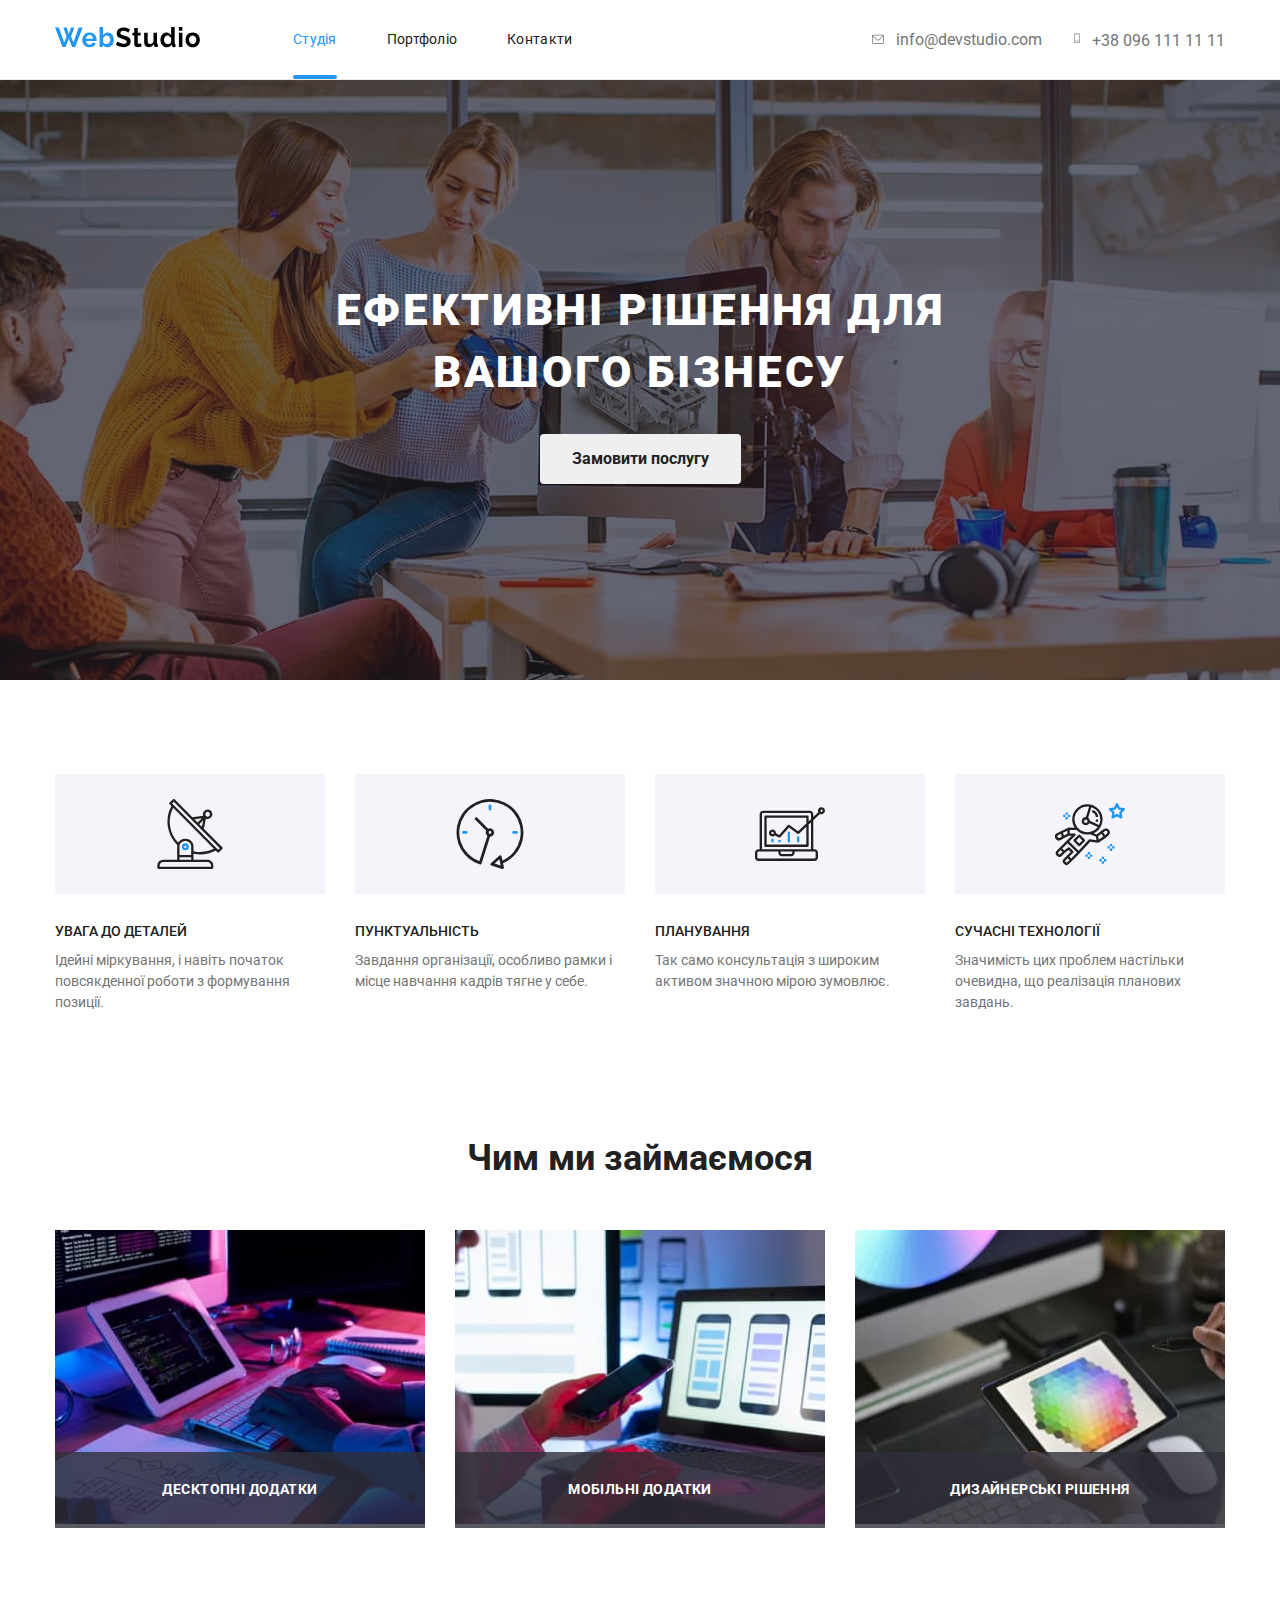
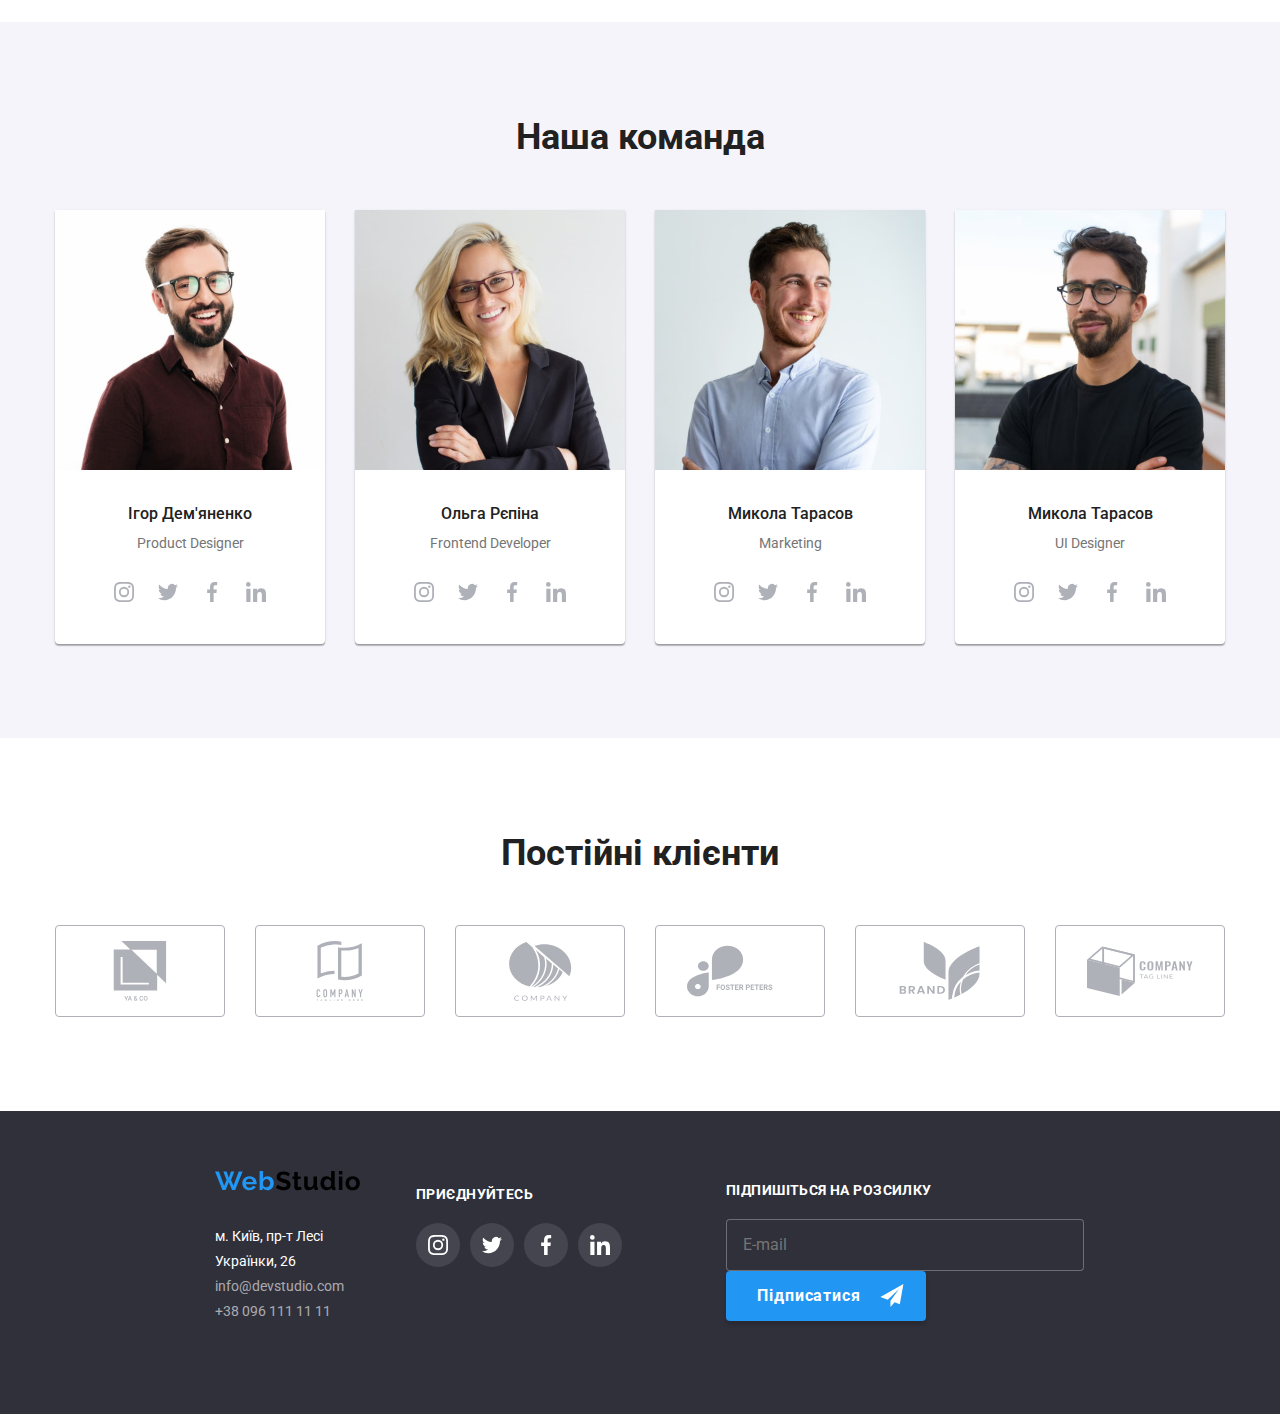
==== index.html @ 666fa54e "Initial commit" ====
<!DOCTYPE html>
<html lang="ua">
  <head>
    <meta charset="UTF-8" />
    <meta http-equiv="X-UA-Compatible" content="IE=edge" />
    <meta name="viewport" content="width=device-width, initial-scale=1.0" />
    <title>Студія</title>
    <link
      href="https://fonts.googleapis.com/css2?family=Raleway:ital,wght@0,700;1,700&family=Roboto:ital,wght@0,400;0,500;0,700;0,900;1,400;1,500;1,700;1,900&display=swap"
      rel="stylesheet"
    />
    <link
      rel="stylesheet"
      href="https://cdnjs.cloudflare.com/ajax/libs/modern-normalize/1.1.0/modern-normalize.min.css"
    />
    <link rel="stylesheet" href="./css/styles.css" />
  </head>

  <body>
    <!--шапка-->
    <header class="page-header">
      <div class="container">
        <nav class="main-nav">
          <a class="link-logo" href="/">
            <img src="./images/logo.svg" alt="логотип" width="145" />
          </a>
          <ul class="site-nav-list">
            <li><a class="link-nav current" href="./index.html">Студія</a></li>
            <li><a class="link-nav" href="./portfolio.html">Портфоліо</a></li>
            <li><a class="link-nav" href="#">Контакти</a></li>
          </ul>
          <ul class="items main-nav">
            <li class="items-li">
              <a
                class="link-nav link-nav-color"
                href="mailto:info@devstudio.com"
              >
                <svg class="icon mail" width="16" height="12">
                  <use href="./images/icons.svg#envelope"></use></svg
                >info@devstudio.com</a
              >
            </li>
            <li class="items-li">
              <a class="link-nav link-nav-color" href="tel:+380961111111">
                <svg class="icon phone" width="10" height="16">
                  <use href="./images/icons.svg#smartphone"></use></svg
                >+38 096 111 11 11</a
              >
            </li>
          </ul>
        </nav>
      </div>
    </header>
    <main>
      <!--герой-->
      <section class="hero-section overlay">
        <h1 class="hero-title">
          Ефективні рішення для <br />
          вашого бізнесу
        </h1>
        <button data-modal-open class="hero-pointer" type="button">
          Замовити послугу
        </button>
      </section>
      <!--переваги-->
      <section class="section">
        <div class="container">
          <ul class="benefits-items">
            <li class="list-item-icon">
              <div class="benefits-container">
                <svg width="70" height="70">
                  <use href="./images/icons.svg#antenna"></use>
                </svg>
              </div>
              <h3 class="title items-text">УВАГА ДО ДЕТАЛЕЙ</h3>
              <p class="text items-text">
                Ідейні міркування, і навіть початок повсякденної роботи з
                формування позиції.
              </p>
            </li>
            <li class="list-item-icon">
              <div class="benefits-container">
                <svg width="70" height="70">
                  <use href="./images/icons.svg#clock"></use>
                </svg>
              </div>
              <h3 class="title items-text">ПУНКТУАЛЬНІСТЬ</h3>
              <p class="text items-text">
                Завдання організації, особливо рамки і місце навчання кадрів
                тягне у себе.
              </p>
            </li>
            <li class="list-item-icon">
              <div class="benefits-container">
                <svg width="70" height="70">
                  <use href="./images/icons.svg#diagram"></use>
                </svg>
              </div>
              <h3 class="title items-text">ПЛАНУВАННЯ</h3>
              <p class="text items-text">
                Так само консультація з широким активом значною мірою зумовлює.
              </p>
            </li>
            <li class="list-item-icon">
              <div class="benefits-container">
                <svg width="70" height="70">
                  <use href="./images/icons.svg#astronaut"></use>
                </svg>
              </div>
              <h3 class="title items-text">СУЧАСНІ ТЕХНОЛОГІЇ</h3>
              <p class="text items-text">
                Значимість цих проблем настільки очевидна, що реалізація
                планових завдань.
              </p>
            </li>
          </ul>
        </div>
      </section>
      <!--заняття-->
      <section class="section job">
        <div class="container">
          <h2 class="subject-title">Чим ми займаємося</h2>
          <ul class="items">
            <li class="items-li">
              <a href="">
                <div class="thumb-example">
                  <img src="./images/work_1.jpg" alt="клавіатура" width="370" />
                  <h2 class="title-up">Десктопні додатки</h2>
                </div>
              </a>
            </li>
            <li class="items-li">
              <a href="">
                <div class="thumb-example">
                  <img src="./images/work_2.jpg" alt="телефон" width="370" />
                  <h2 class="title-up">Мобільні додатки</h2>
                </div>
              </a>
            </li>
            <li class="items-li">
              <a href="">
                <div class="thumb-example">
                  <img src="./images/work_3.jpg" alt="палітра" width="370" />
                  <h2 class="title-up">Дизайнерські рішення</h2>
                </div>
              </a>
            </li>
          </ul>
        </div>
      </section>
      <!--працівники-->
      <section class="section-team">
        <div class="container-team">
          <h3 class="subject-title-team">Наша команда</h3>
          <ul class="item items-team">
            <li class="border items-li">
              <img
                class="foto"
                src="./images/igor.jpg"
                alt="хлопець усміхається"
                width="270"
              />
              <h3 class="name">Ігор Дем'яненко</h3>
              <p class="text-team">Product Designer</p>
              <ul class="social-links list">
                <li>
                  <a class="social-networks" href="https://www.instagram.com/">
                    <svg width="20" height="20">
                      <use href="./images/icons.svg#instagram"></use>
                    </svg>
                  </a>
                </li>
                <li>
                  <a class="social-networks" href="https://twitter.com/">
                    <svg width="20" height="20">
                      <use href="./images/icons.svg#twitter"></use></svg
                  ></a>
                </li>
                <li>
                  <a class="social-networks" href="https://www.facebook.com/">
                    <svg width="20" height="20">
                      <use href="./images/icons.svg#facebook"></use></svg
                  ></a>
                </li>
                <li>
                  <a class="social-networks" href="https://www.linkedin.com/">
                    <svg width="20" height="20">
                      <use href="./images/icons.svg#linkedin"></use></svg
                  ></a>
                </li>
              </ul>
            </li>
            <li class="border items-li">
              <img
                class="foto"
                src="./images/olga.jpg"
                alt="дівчина блондинка"
                width="270"
              />
              <h3 class="name">Ольга Рєпіна</h3>
              <p class="text-team">Frontend Developer</p>
              <ul class="social-links list">
                <li>
                  <a class="social-networks" href="https://www.instagram.com/">
                    <svg width="20" height="20">
                      <use href="./images/icons.svg#instagram"></use>
                    </svg>
                  </a>
                </li>
                <li>
                  <a class="social-networks" href="https://twitter.com/">
                    <svg width="20" height="20">
                      <use href="./images/icons.svg#twitter"></use></svg
                  ></a>
                </li>
                <li>
                  <a class="social-networks" href="https://www.facebook.com/">
                    <svg width="20" height="20">
                      <use href="./images/icons.svg#facebook"></use></svg
                  ></a>
                </li>
                <li>
                  <a class="social-networks" href="https://www.linkedin.com/">
                    <svg width="20" height="20">
                      <use href="./images/icons.svg#linkedin"></use></svg
                  ></a>
                </li>
              </ul>
            </li>
            <li class="border items-li">
              <img
                class="foto"
                src="./images/kolya.jpg"
                alt="хлопець в сорочці"
                width="270"
              />
              <h3 class="name">Микола Тарасов</h3>
              <p class="text-team">Marketing</p>
              <ul class="social-links list">
                <li>
                  <a class="social-networks" href="https://www.instagram.com/">
                    <svg width="20" height="20">
                      <use href="./images/icons.svg#instagram"></use>
                    </svg>
                  </a>
                </li>
                <li>
                  <a class="social-networks" href="https://twitter.com/">
                    <svg width="20" height="20">
                      <use href="./images/icons.svg#twitter"></use></svg
                  ></a>
                </li>
                <li>
                  <a class="social-networks" href="https://www.facebook.com/">
                    <svg width="20" height="20">
                      <use href="./images/icons.svg#facebook"></use></svg
                  ></a>
                </li>
                <li>
                  <a class="social-networks" href="https://www.linkedin.com/">
                    <svg width="20" height="20">
                      <use href="./images/icons.svg#linkedin"></use></svg
                  ></a>
                </li>
              </ul>
            </li>
            <li class="border items-li">
              <img
                class="foto"
                src="./images/misha.jpg"
                alt="хлопець в окулярах"
                width="270"
              />
              <h3 class="name">Микола Тарасов</h3>
              <p class="text-team">UI Designer</p>
              <ul class="social-links list">
                <li>
                  <a class="social-networks" href="https://www.instagram.com/">
                    <svg width="20" height="20">
                      <use href="./images/icons.svg#instagram"></use>
                    </svg>
                  </a>
                </li>
                <li>
                  <a class="social-networks" href="https://twitter.com/">
                    <svg width="20" height="20">
                      <use href="./images/icons.svg#twitter"></use></svg
                  ></a>
                </li>
                <li>
                  <a class="social-networks" href="https://www.facebook.com/">
                    <svg width="20" height="20">
                      <use href="./images/icons.svg#facebook"></use></svg
                  ></a>
                </li>
                <li>
                  <a class="social-networks" href="https://www.linkedin.com/">
                    <svg width="20" height="20">
                      <use href="./images/icons.svg#linkedin"></use></svg
                  ></a>
                </li>
              </ul>
            </li>
          </ul>
        </div>
      </section>
      <section class="section clients">
        <div class="container">
          <h2 class="subject-title">Постійні клієнти</h2>
          <ul class="clients-list list">
            <li>
              <a class="link-client" href="">
                <svg width="106" height="60">
                  <use href="./images/icons.svg#group-1"></use>
                </svg>
              </a>
            </li>
            <li>
              <a class="link-client" href="">
                <svg width="106" height="60">
                  <use href="./images/icons.svg#group-2"></use>
                </svg>
              </a>
            </li>
            <li>
              <a class="link-client" href="">
                <svg width="106" height="60">
                  <use href="./images/icons.svg#group-3"></use>
                </svg>
              </a>
            </li>
            <li>
              <a class="link-client" href="">
                <svg width="106" height="60">
                  <use href="./images/icons.svg#group-4"></use>
                </svg>
              </a>
            </li>
            <li>
              <a class="link-client" href="">
                <svg width="106" height="60">
                  <use href="./images/icons.svg#group-5"></use>
                </svg>
              </a>
            </li>
            <li>
              <a class="link-client" href="">
                <svg width="106" height="60">
                  <use href="./images/icons.svg#group-6"></use>
                </svg>
              </a>
            </li>
          </ul>
        </div>
      </section>
    </main>
    <!--підвал-->
    <footer class="background-footer">
      <div class="container-footer">
        <a class="link-footer-logo" href="/">
          <img
            class="link-footer-logo"
            src="./images/logo.svg"
            alt="логотип"
            width="145"
        /></a>
        <ul class="adress">
          <li class="link-footer-adress">м. Київ, пр-т Лесі Українки, 26</li>
          <li>
            <a class="link-footer-mail" href="mailto:info@devstudio.com"
              >info@devstudio.com</a
            >
          </li>
          <li>
            <a class="link-footer" href="tel:+38 096 111 11 11"
              >+38 096 111 11 11</a
            >
          </li>
        </ul>
      </div>

      <div class="social-footer">
        <p>Приєднуйтесь</p>
        <ul class="social-links-footer list">
          <li>
            <a class="social-icon-footer" href="https://www.instagram.com/">
              <svg width="20" height="20">
                <use href="./images/icons.svg#instagram"></use>
              </svg>
            </a>
          </li>
          <li>
            <a class="social-icon-footer" href="https://twitter.com/">
              <svg width="20" height="20">
                <use href="./images/icons.svg#twitter"></use>
              </svg>
            </a>
          </li>
          <li>
            <a class="social-icon-footer" href="https://www.facebook.com/">
              <svg width="20" height="20">
                <use href="./images/icons.svg#facebook"></use>
              </svg>
            </a>
          </li>
          <li>
            <a class="social-icon-footer" href="https://www.linkedin.com/">
              <svg width="20" height="20">
                <use href="./images/icons.svg#linkedin"></use>
              </svg>
            </a>
          </li>
        </ul>
      </div>
      <div class="subscription">
        <form class="subscribe">
          <p>Підпишіться на розсилку</p>
          <input type="mail" name="mail" placeholder="E-mail" />
          <button class="subscribe-button" type="submit">
            Підписатися
            <svg width="24" height="24" class="icon-airplane">
              <use href="./images/icons.svg#icon-send"></use>
            </svg>
          </button>
        </form>
      </div>
    </footer>
    <div class="backdrop is-hidden" data-modal>
      <div class="modal">
        <h2>Залиште свої дані, ми вам передзвонимо</h2>
        <form class="form-fields">
          <div class="form">
            <label class="label-size names">Ім'я</label>
            <input type="text" name="username" autofocus />
            <svg class="icon-person" width="18" height="18" class="icon-">
              <use href="./images/icons.svg#icon-person-black"></use>
            </svg>
          </div>

          <div class="form">
            <label class="label-size tel">Телефон</label>
            <input type="tel" name="tel" id="tel" />
            <svg class="icon-vector" width="18" height="18" class="icon-">
              <use href="./images/icons.svg#icon-vector"></use>
            </svg>
          </div>

          <div class="form">
            <label class="label-size mail">Пошта</label>
            <input type="mail" name="mail" />
            <svg class="icon-mail" width="18" height="18" class="icon-">
              <use href="./images/icons.svg#icon-mail-black"></use>
            </svg>
          </div>

          <div class="form">
            <label class="label-size comment">Коментар</label>
            <textarea
              type="comment"
              name="comment"
              rows="8"
              placeholder="Введіть текст"
            ></textarea>
          </div>

          <label class="label">
            <input
              class="checkbox"
              type="checkbox"
              name="coordination"
              id="coordination"
              checked
            />
            Погоджуюся з розсилкою та приймаю
            <a href="#">Умови договору</a>
          </label>

          <button type="submit" class="button-send">Відправити</button>
        </form>
        <button data-modal-close type="button" class="button-close">
          <svg class="icon-close">
            <use href="./images/icons.svg#icon-close"></use>
          </svg>
        </button>
      </div>
    </div>
    <script src="./js/modal.js"></script>
  </body>
</html>
---- css/styles.css ----
/* колір головного тексту #757575 */
/* другорядний колір тексту #212121 */
/* колір background хедера #FFFFFF*/
/* колір background героя #2F303A */
/* колір background класу переваг і занять #F5F5F5*/
/* колір background класу працівники #F5F4FA */
/* колір background футера #2F303A*/
/* акцент #2196F3*/
:root {
  --brand-color: #757575;
  --secondary-color: #212121;
  --primary-white-color: #ffffff;
  --hover-color: #2196f3;
}
body {
  font-family: "Roboto", raleway;
  background-color: var(--primary-white-color);
  color: var(--secondary-color);
}
h1,
h2,
h3,
h4,
h5,
h6,
p,
ul {
  padding: 0;
  margin: 0;
  list-style: none;
}
textarea {
  resize: none;
}

/*шапка*/
.page-header {
  background-color: var(--primary-white-color);
  border-bottom: 1px solid #ececec;
}
.link-logo {
  margin-right: 93px;
}
.link-nav {
  text-decoration: none;
  color: var(--secondary-color);
}
.main-nav {
  display: flex;
  align-items: center;
}
.link-nav-color {
  fill: var(--brand-color);
  color: var(--brand-color);
  transition-property: color;
  transition-duration: 250ms;
  transition-timing-function: cubic-bezier(0.4, 0, 0.2, 1);
}
.main-nav .link-nav-color:hover,
.main-nav .link-nav-color:focus {
  color: var(--hover-color);
  fill: var(--hover-color);
}
.site-nav-list {
  color: var(--hover-color);
}

.current {
  position: relative;
  color: var(--hover-color);
}
.site-nav-list a.current::after {
  content: "";
  position: absolute;
  bottom: 0;
  left: 0;
  display: block;
  height: 4px;
  width: 100%;
  background-color: var(--hover-color);
  border-radius: 2px;
}
.site-nav-list {
  display: flex;
}
.site-nav-list li {
  margin-right: 50px;
}
.site-nav-list li:last-child {
  margin-right: 0;
}
.site-nav-list .link-nav {
  display: block;
  padding-top: 32px;
  padding-bottom: 32px;

  font-weight: 500px;
  font-size: 14px;
  line-height: 1.1;
  text-decoration: none;
  letter-spacing: 0.02em;
}
.icon {
  margin-right: 10px;
}
/*
.icon-header-first::before{
  content: url(../images/envelope.svg);
  width: 20px;
  height: 20px;
  margin-right: 10px;
  background-position: center;
  background-size: contain;
  background-repeat: no-repeat;
}
.icon-header-second::before{
  content: url(../images/smartphone.svg);
  width: 20px;
  height: 20px;
  margin-right: 10px;
  background-position: center;
  background-size: contain;
  background-repeat: no-repeat;
} */
.items {
  display: flex;
  margin-left: auto;
}
.items li {
  margin-right: 30px;
}
.items li:last-child {
  margin-right: 0;
}
.items-team {
  display: flex;
  margin-left: auto;
}
.items-team > .items-li {
  margin-right: 30px;
}
.items-team > .items-li:last-child {
  margin-right: 0;
}
.benefits-items {
  display: flex;
  margin-left: auto;
}
.benefits-items li {
  margin-right: 30px;
}
.benefits-items li:last-child {
  margin-right: 0;
}
.items-portfolio {
  margin-bottom: 94px;
}
.section {
  padding-top: 94px;
  padding-bottom: 94px;
}
/*герой*/
.hero-section {
  padding-top: 200px;
  padding-bottom: 200px;
  justify-content: center;
  text-align: center;
  margin-left: auto;
  margin-right: auto;
  background-color: #2f303a;
}
.hero-title {
  margin-bottom: 30px;
  font-weight: 900;
  color: var(--primary-white-color);
  font-size: 44px;
  line-height: 1.4;
  font-weight: 900;
  letter-spacing: 0.06em;
  text-transform: uppercase;
}
.hero-pointer {
  border-radius: 4px;
  padding: 10px 32px;
  font-weight: 700;
  border: 1px transparent;
  color: var(--secondary-color);

  font-size: 16px;
  line-height: 1.9;
  cursor: pointer;
  text-align: center;

  transition-property: color, background-color;
  transition-duration: 250ms;
  transition-timing-function: cubic-bezier(0.4, 0, 0.2, 1);
}
.hero-pointer:hover,
.hero-pointer:focus {
  background-color: var(--hover-color);
  box-shadow: 0px 4px 4px rgba(0, 0, 0, 0.15);
  border-radius: 4px;
  color: var(--primary-white-color);
}
.overlay {
  display: block;
  max-width: 1600px;
  height: 600px;
  margin-left: auto;
  margin-right: auto;
  background-image: linear-gradient(
      to right,
      rgba(47, 48, 58, 0.4),
      rgba(47, 48, 58, 0.4)
    ),
    url(../images/team-work.jpg);
  background-position: center;
  background-size: cover;
  background-repeat: no-repeat;
}

/*
.list-item-icon::before{
  content: '';
  display: block;
  height: 120px;
  background-position: center;
  background-size: contain;
  background-repeat: no-repeat;
}
.list-item-icon:nth-child(1)::before{
  content: url(../images/antenna\ 1.svg);
}
.list-item-icon:nth-child(2)::before{
  content: url(../images/clock\ 1.svg);
}
.list-item-icon:nth-child(3)::before{
  content: url(../images/diagram\ 1.svg);
}
.list-item-icon:nth-child(4)::before{
  content: url(../images/astronaut\ 1.svg);
}
*/
.thumb-example {
  position: relative;
}
.title-up {
  background-color: rgba(47, 48, 58, 0.8);
  position: absolute;
  bottom: 0;
  left: 0;

  font-size: 14px;
  line-height: 1.14;
  text-align: center;
  letter-spacing: 0.03em;
  text-transform: uppercase;
  color: var(--primary-white-color);

  min-width: 370px;
  padding: 30px;
}

.items-text {
  display: flex;
  text-align: left;
  margin-left: auto;
}
.job {
  padding-top: 0;
}
.subject-title {
  margin-bottom: 50px;
  margin-left: 0;
  margin-right: 0;
  font-weight: 700;
  font-size: 36px;
  line-height: 1.2;
  background-color: var(--primary-white-color);
  color: var(--secondary-color);
}
.subject-title-team {
  margin-bottom: 50px;
  margin-left: 0;
  margin-right: 0;
  font-weight: 700;
  font-size: 36px;
  line-height: 1.2;
  background-color: #f5f4fa;
  color: var(--secondary-color);
}
.title {
  margin-bottom: 10px;
  font-weight: 700;
  font-size: 14px;
  line-height: 1.1;
  color: var(--secondary-color);
  font-weight: 500;
}
.text {
  margin-bottom: 30px;
  font-size: 14px;
  line-height: 1.5;
  color: var(--brand-color);
}
.name {
  font-weight: 500;
  font-size: 16px;
  line-height: 1.2;
  color: var(--secondary-color);
}
.container {
  width: 1200px;
  padding-left: 15px;
  padding-right: 15px;
  margin-left: auto;
  margin-right: auto;
  margin: 0 auto;
  padding: 0 15px;
  text-align: center;
  background-color: var(--primary-white-color);
}
.item {
  text-align: center;
  font-size: 16px;
  line-height: 1.2;
  color: var(--secondary-color);
}
.foto {
  margin-bottom: 30px;
}
.border {
  background: var(--primary-white-color);
  box-shadow: 0px 1px 3px rgba(0, 0, 0, 0.12), 0px 1px 1px rgba(0, 0, 0, 0.14),
    0px 2px 1px rgba(0, 0, 0, 0.2);
  border-radius: 0px 0px 4px 4px;
}
.container-team {
  width: 1200px;
  padding-left: 15px;
  padding-right: 15px;
  margin-left: auto;
  margin-right: auto;
}
.section-team {
  text-align: center;
  padding-top: 94px;
  padding-bottom: 94px;
  background: #f5f4fa;
}
.name {
  margin-bottom: 10px;
}
.benefits-container {
  display: flex;
  width: 270px;
  height: 120px;
  background-color: #f5f4fa;
  margin-bottom: 30px;
  justify-content: center;
  align-items: center;
}

/*працівники*/

.list {
  list-style: none;
  padding: 0;
  margin: 0;
}
.social-links {
  display: flex;
  justify-content: center;
  padding-bottom: 30px;
  padding-left: 32px;
  padding-right: 32px;
}
.social-networks {
  margin-right: 10px;
  fill: #afb1b8;
  display: flex;
  align-items: center;
  justify-content: center;
  width: 44px;
  height: 44px;
  border-radius: 50%;

  transition-property: fill, background-color;
  transition-duration: 250ms;
  transition-timing-function: cubic-bezier(0.4, 0, 0.2, 1);
}
.social-networks:last-child {
  margin-right: 0;
}
.social-networks:hover,
.social-networks:focus {
  fill: var(--primary-white-color);
  background-color: var(--hover-color);
}
.text-team {
  margin-bottom: 16px;
  font-size: 14px;
  line-height: 1.5;
  color: var(--brand-color);
}
/*
.social-icon{
  content: '';
  align-items: center;
  display: inline-block;
  width: 44px;
  height: 44px;
  border-radius: 50%;
  background-position: center;
  background-size: 20px;
  background-repeat: no-repeat;
}
.social-icon:nth-child(1)::before{
  content: url(../images/instagram\ 2.svg);
}
.social-icon:nth-child(2)::before{
  content: url(../images/twitter\ 1.svg);
}
.social-icon:nth-child(3)::before{
  content: url(../images/facebook\ 1.svg);
}
.social-icon:nth-child(4)::before{
  content: url(../images/linkedin\ 1.svg);
}*/

/*постійні клієнти*/
.clients-list {
  display: flex;
}

.clients-list .link-client {
  display: flex;
  width: 170px;
  height: 92px;
  justify-content: center;
  align-items: center;
  border: 1px solid #afb1b8;
  border-radius: 4px;
  fill: #afb1b8;
}

.link-client:hover,
.link-client:focus {
  fill: var(--hover-color);
  border: 1px solid var(--hover-color);
}

.link-client {
  transition-property: fill, background-color;
  transition-duration: 250ms;
  transition-timing-function: cubic-bezier(0.4, 0, 0.2, 1);
}

.clients-list li:not(:last-child) {
  margin-right: 30px;
}

/*портфолио*/

.container-inline {
  padding-left: 15px;
  padding-right: 15px;
  margin-left: auto;
  margin-right: auto;
}
.pointer {
  min-width: 130px;
  margin-bottom: 34px;
  padding: 6px 22px;
  background: #f5f4fa;
  border-radius: 4px;
  font-weight: 500;
  font-size: 16px;
  line-height: 1.9;
  color: var(--secondary-color);
  border: 1px transparent;
  cursor: pointer;
  text-align: center;
  transition-property: color, background-color;
  transition-duration: 250ms;
  transition-timing-function: cubic-bezier(0.4, 0, 0.2, 1);
}
.pointer:hover,
.pointer:focus {
  background: var(--hover-color);
  box-shadow: 0px 4px 4px rgba(0, 0, 0, 0.25);
  border-radius: 4px;
  color: var(--primary-white-color);
}
.subject {
  margin-left: 24px;
  padding-top: 20px;
  padding-bottom: 4px;
  font-weight: 700;
  font-size: 18px;
  line-height: 2;
  color: var(--secondary-color);
}
.items-pointer {
  display: flex;
  justify-content: center;
}
.items-pointer li {
  margin-right: 8px;
}
.items-pointer li:last-child {
  margin-right: 0;
}
.items-pointer .link-nav {
  display: block;
}
.items-portfolio {
  display: flex;
  flex-wrap: wrap;
  margin-left: 180px;
}
.item-portfolio {
  width: 370px;
  margin-left: 24px;
  margin-right: 30px;
  margin-bottom: 30px;
  padding-bottom: 10px;
  color: var(--brand-color);
}
.item-portfolio-border {
  border: 1px solid #eeeeee;
}
.item-portfolio-border:hover {
  box-shadow: 0px 4px 4px rgba(0, 0, 0, 0.25);
}
.item-portfolio:nth-child(3n) {
  margin-right: 0;
}
.item-portfolio:nth-last-child(-n + 3) {
  margin-bottom: 0;
}
.portfolio-thumb {
  position: relative;
  overflow: hidden;
}
.overlay-portfolio {
  position: absolute;
  transform: translateY(140%);

  padding: 63px 24px;
  width: 100%;
  height: 100%;

  background-color: rgba(33, 150, 243, 0.9);
  font-size: 18px;
  line-height: 1.55;
  letter-spacing: 0.03em;
  color: var(--primary-white-color);

  transition-property: transform;
  transition-duration: 250ms;
  transition-timing-function: cubic-bezier(0.4, 0, 0.2, 1);
}

.item-portfolio-border:hover .overlay-portfolio {
  transform: translateY(-293px);
}

/*футер*/
.container-footer {
  justify-content: flex-start;
  margin-left: 215px;
}
.link-footer-logo {
  padding-top: 60px;
  padding-bottom: 28px;
}
.link-footer-adress {
  font-size: 14px;
  line-height: 1.8;
  color: var(--primary-white-color);
}
.link-footer-mail {
  text-decoration: none;
  padding-top: 12px;
  padding-bottom: 12px;
  font-size: 14px;
  line-height: 1.8;
  color: rgba(255, 255, 255, 0.6);
}
.link-footer {
  text-decoration: none;
  font-size: 14px;
  line-height: 1.8;
  color: rgba(255, 255, 255, 0.6);
}
.background-footer {
  display: inline-flex;
  background-color: #2f303a;
}
.social-links-footer {
  display: flex;
  justify-content: center;
}
.social-footer {
  display: inline-block;
  margin-top: 76px;
  margin-bottom: 96px;
  margin-left: 56px;
}
.social-footer p {
  color: var(--primary-white-color);
  text-transform: uppercase;
  font-weight: 700;
  font-size: 14px;
  line-height: 1.14;
  letter-spacing: 0.03em;
  margin-bottom: 20px;
}
.subscription {
  display: inline-block;
  margin-top: 72px;
  margin-bottom: 93px;
  margin-left: 94px;
  margin-right: 214px;
}
.subscription p {
  color: var(--primary-white-color);
  text-transform: uppercase;
  font-weight: 700;
  font-size: 14px;
  line-height: 1.14;
  letter-spacing: 0.03em;
  margin-bottom: 20px;
}
.social-icon-footer {
  fill: var(--primary-white-color);
  margin-right: 10px;
  display: flex;
  align-items: center;
  justify-content: center;
  width: 44px;
  height: 44px;
  border-radius: 50%;
  background-color: rgba(255, 255, 255, 0.1);

  transition-property: fill, background-color;
  transition-duration: 250ms;
  transition-timing-function: cubic-bezier(0.4, 0, 0.2, 1);
}
.social-icon-footer:hover,
.social-icon-footer:focus {
  fill: var(--primary-white-color);
  background-color: var(--hover-color);
}
.subscribe {
  margin-left: auto;
}
.subscribe p {
  font-weight: 700;
  font-size: 14px;
  line-height: 1.14;
  letter-spacing: 0.03em;
  text-transform: uppercase;
  color: var(--primary-white-color);

  margin-bottom: 20px;
}
.subscribe input {
  border: 1px solid rgba(255, 255, 255, 0.3);
  border-radius: 4px;
  background-color: #2f303a;
  padding: 16px;
  width: 358px;
  margin-right: 12px;
}
.subscribe-button {
  position: relative;

  font-family: inherit;
  font-weight: 700;
  font-size: 16px;
  line-height: 30px;
  letter-spacing: 0.06em;

  color: var(--primary-white-color);
  background-color: var(--hover-color);
  box-shadow: 0px 4px 4px rgba(0, 0, 0, 0.15);
  border-radius: 4px;
  border: none;
  cursor: pointer;
  width: 200px;
  padding: 10px 62px 10px 28px;
  margin-right: 20px;

  transition: background-color 250ms cubic-bezier(0.4, 0, 0.2, 1);
}
.subscribe-button:hover,
.subscribe-button:focus {
  background-color: rgba(24, 140, 232, 1);
}
.icon-airplane {
  position: absolute;
  top: 25%;
  right: 22px;
  fill: var(--primary-white-color);
}
/*модал*/

.backdrop {
  top: o;
  left: 0;
  opacity: 1;

  width: 100%;
  height: 100%;
  background-color: rgba(0, 0, 0, 0.2);
  box-shadow: 0px 1px 3px rgba(0, 0, 0, 0.12), 0px 1px 1px rgba(0, 0, 0, 0.14),
    0px 2px 1px rgba(0, 0, 0, 0.2);
  border-radius: 4px;

  transition: opacity 250ms cubic-bezier(0.4, 0, 0.2, 1);
}
.backdrop.is-hidden {
  opacity: 0;
  pointer-events: none;
}
.backdrop.is-hidden .modal {
  transform: translate(-50%, -50%) scale(1.1);
}
.modal {
  position: fixed;
  top: 50%;
  left: 50%;

  min-width: 528px;
  min-height: 581px;

  box-shadow: 0px 1px 3px rgba(0, 0, 0, 0.12), 0px 1px 1px rgba(0, 0, 0, 0.14),
    0px 2px 1px rgba(0, 0, 0, 0.2);
  border-radius: 4px;

  background-color: var(--primary-white-color);

  transform: translate(-50%, -50%) scale(1);

  transition: transform 250ms cubic-bezier(0.4, 0, 0.2, 1);
}
.button-close {
  position: absolute;
  top: 8px;
  right: 8px;
  display: flex;
  border-radius: 50%;
  border: 1px solid rgba(0, 0, 0, 0.1);
  padding: 6px;
  fill: #000000;
  background-color: var(--primary-white-color);

  transition-property: fill, background-color;
  transition-duration: 250ms;
  transition-timing-function: cubic-bezier(0.4, 0, 0.2, 1);
}
.icon-close:hover,
.icon-close:focus {
  fill: var(--hover-color);
  background-color: var(--primary-white-color);
}
.icon-close {
  width: 18px;
  height: 18px;
}
.modal h2 {
  margin: 40px;
  margin-bottom: 12px;
  font-weight: 700;
  font-size: 20px;
  line-height: 1.15;
  text-align: center;
  letter-spacing: 0.03em;
}
.form:focus-within .icon-person {
  fill: var(--hover-color);
}
.form:focus-within .icon-vector {
  fill: var(--hover-color);
}
.form:focus-within .icon-mail {
  fill: var(--hover-color);
}
.form input:focus,
.form textarea:focus {
  border: solid 1px var(--hover-color);
  outline: none;
}
.form-fields {
  width: 448px;
  height: 342px;
  margin-left: auto;
  margin-right: auto;
}
.form {
  margin-bottom: 10px;
  display: flex;
  flex-direction: column;
}
.form label {
  display: block;
  margin-bottom: 4px;
}
.form input {
  margin: 0;
  padding: 12px 42px;
  border: 1px solid rgba(33, 33, 33, 0.2);
  border-radius: 4px;
}
.form textarea {
  height: 120px;
  padding: 12px 16px;
  font-size: 12px;
  letter-spacing: 0.01em;
  border: 1px solid rgba(33, 33, 33, 0.2);
  border-radius: 4px;
  resize: none;
}
.label {
  display: flex;
  align-items: center;
  font-weight: 400;
  font-size: 14px;
  line-height: 24px;
  letter-spacing: 0.03em;
  margin-bottom: 30px;
  margin-left: 20px;
}
.label a {
  color: var(--hover-color);
  margin-left: 5px;
  text-decoration-skip-ink: none;
}
.label-size {
  font-size: 12px;
  letter-spacing: 0.01em;
  color: var(--brand-color);
}
.form textarea::placeholder {
  color: var(--brand-color);
}
.checkbox {
  margin-right: 9px;
}
.icon-person {
  position: absolute;
  left: 51px;
  top: 106px;
  display: inline-block;
  fill: var(--secondary-color);
}
.icon-vector {
  position: absolute;
  left: 52px;
  top: 180px;
  display: inline-block;
  fill: var(--secondary-color);
}
.icon-mail {
  position: absolute;
  left: 53px;
  top: 251px;
  display: inline-block;
  fill: var(--secondary-color);
}
.button-send {
  font-family: inherit;
  font-weight: 700;
  font-size: 16px;
  line-height: 1.88;
  letter-spacing: 0.06em;
  color: var(--primary-white-color);
  background-color: var(--hover-color);
  cursor: pointer;
  border: none;

  display: block;
  padding: 10px 52px;
  width: 200px;
  border-radius: 4px;
  box-shadow: 0px 4px 4px rgba(0, 0, 0, 0.15);
  margin-left: auto;
  margin-right: auto;
  margin-bottom: 40px;

  transition: background-color 250ms cubic-bezier(0.4, 0, 0.2, 1);
}
.button-send:hover,
.button-send:focus {
  background-color: rgba(24, 140, 232, 1);
}
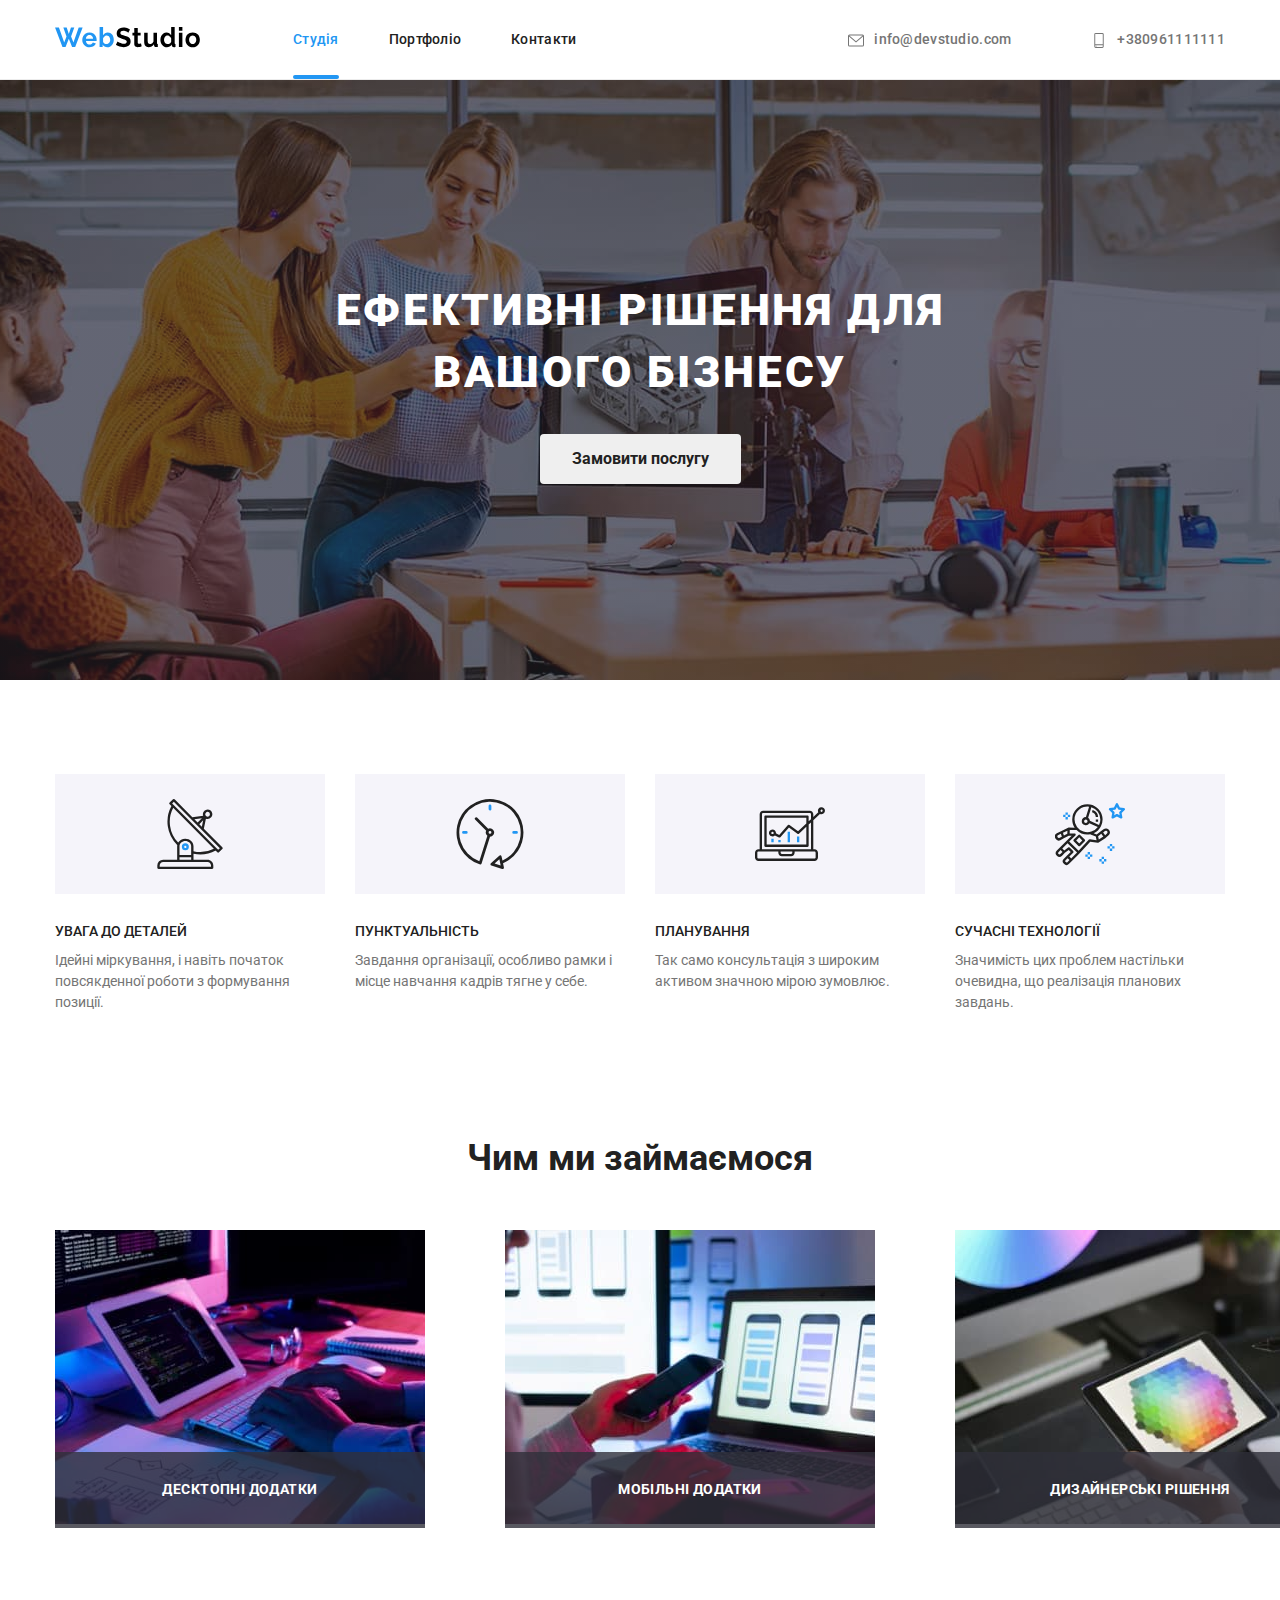
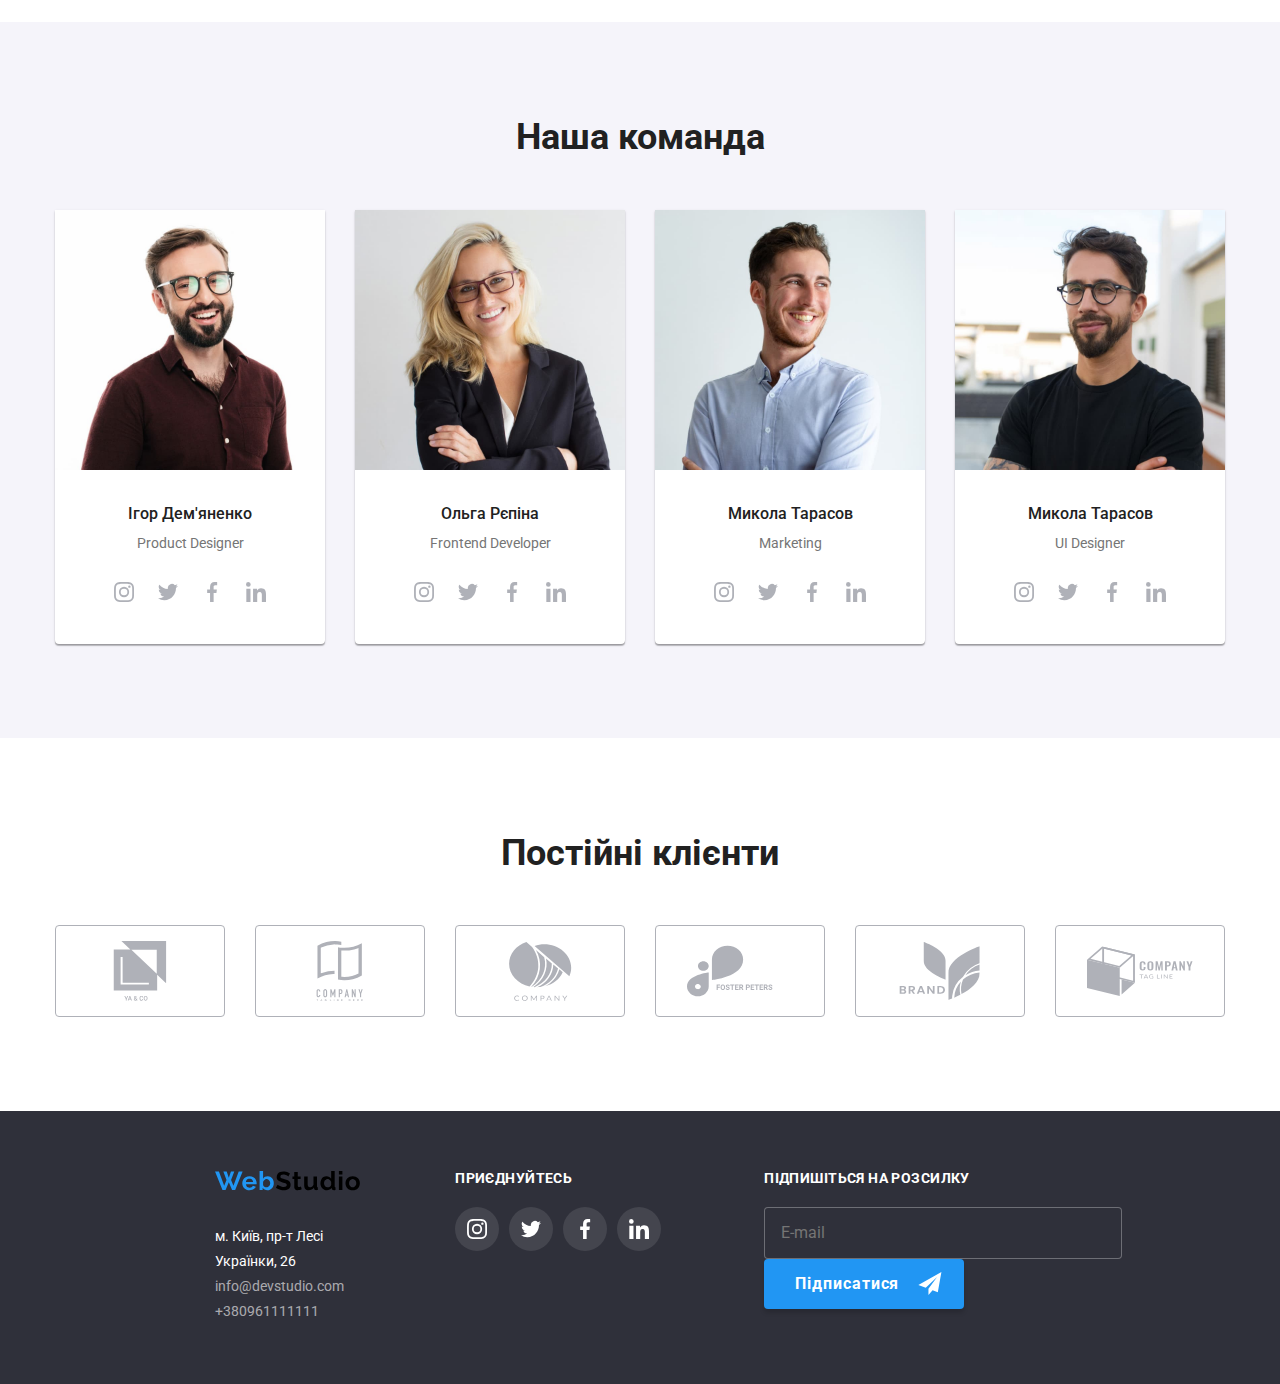
==== commit ddb45eec: "add fixes" ====
--- a/index.html
+++ b/index.html
@@ -1,380 +1,346 @@
 <!DOCTYPE html>
-<html lang="ua">
-  <head>
-    <meta charset="UTF-8" />
-    <meta http-equiv="X-UA-Compatible" content="IE=edge" />
-    <meta name="viewport" content="width=device-width, initial-scale=1.0" />
-    <title>Студія</title>
-    <link
-      href="https://fonts.googleapis.com/css2?family=Raleway:ital,wght@0,700;1,700&family=Roboto:ital,wght@0,400;0,500;0,700;0,900;1,400;1,500;1,700;1,900&display=swap"
-      rel="stylesheet"
-    />
-    <link
-      rel="stylesheet"
-      href="https://cdnjs.cloudflare.com/ajax/libs/modern-normalize/1.1.0/modern-normalize.min.css"
-    />
-    <link rel="stylesheet" href="./css/styles.css" />
-  </head>
-
-  <body>
-    <!--шапка-->
-    <header class="page-header">
+<html lang="uk">
+
+<head>
+  <meta charset="UTF-8" />
+  <meta http-equiv="X-UA-Compatible" content="IE=edge" />
+  <meta name="viewport" content="width=device-width, initial-scale=1.0" />
+  <title>Студія</title>
+  <link
+    href="https://fonts.googleapis.com/css2?family=Raleway:ital,wght@0,700;1,700&family=Roboto:ital,wght@0,400;0,500;0,700;0,900;1,400;1,500;1,700;1,900&display=swap"
+    rel="stylesheet" />
+  <link rel="stylesheet"
+    href="https://cdnjs.cloudflare.com/ajax/libs/modern-normalize/1.1.0/modern-normalize.min.css" />
+  <link rel="stylesheet" href="./css/styles.css" />
+</head>
+
+<body>
+  <!--шапка-->
+  <header class="page-header">
+    <div class="container">
+      <nav class="main-nav">
+        <a class="link-logo" href="/">
+          <img src="./images/logo.svg" alt="логотип" width="145" />
+        </a>
+        <ul class="site-nav-list">
+          <li><a class="link-nav current" href="./index.html">Студія</a></li>
+          <li><a class="link-nav" href="./portfolio.html">Портфоліо</a></li>
+          <li><a class="link-nav" href="#">Контакти</a></li>
+        </ul>
+
+        <ul class="items main-nav">
+          <li class="items-li">
+            <a class="link-nav link-nav-color" href="mailto:info@devstudio.com">
+              <svg class="icon mail">
+                <use href="./images/icons.svg#envelope"></use>
+              </svg>info@devstudio.com</a>
+          </li>
+          <li class="items-li">
+            <a class="link-nav link-nav-color" href="tel:+380961111111">
+              <svg class="icon phone">
+                <use href="./images/icons.svg#smartphone"></use>
+              </svg>+380961111111</a>
+          </li>
+        </ul>
+      </nav>
+    </div>
+  </header>
+  <main>
+    <!--герой-->
+    <section class="hero-section overlay">
+      <h1 class="hero-title">
+        Ефективні рішення для <br />
+        вашого бізнесу
+      </h1>
+      <button data-modal-open class="hero-pointer" type="button">
+        Замовити послугу
+      </button>
+    </section>
+    <!--переваги-->
+    <section class="section">
       <div class="container">
-        <nav class="main-nav">
-          <a class="link-logo" href="/">
-            <img src="./images/logo.svg" alt="логотип" width="145" />
-          </a>
-          <ul class="site-nav-list">
-            <li><a class="link-nav current" href="./index.html">Студія</a></li>
-            <li><a class="link-nav" href="./portfolio.html">Портфоліо</a></li>
-            <li><a class="link-nav" href="#">Контакти</a></li>
-          </ul>
-          <ul class="items main-nav">
-            <li class="items-li">
-              <a
-                class="link-nav link-nav-color"
-                href="mailto:info@devstudio.com"
-              >
-                <svg class="icon mail" width="16" height="12">
-                  <use href="./images/icons.svg#envelope"></use></svg
-                >info@devstudio.com</a
-              >
-            </li>
-            <li class="items-li">
-              <a class="link-nav link-nav-color" href="tel:+380961111111">
-                <svg class="icon phone" width="10" height="16">
-                  <use href="./images/icons.svg#smartphone"></use></svg
-                >+38 096 111 11 11</a
-              >
-            </li>
-          </ul>
-        </nav>
-      </div>
-    </header>
-    <main>
-      <!--герой-->
-      <section class="hero-section overlay">
-        <h1 class="hero-title">
-          Ефективні рішення для <br />
-          вашого бізнесу
-        </h1>
-        <button data-modal-open class="hero-pointer" type="button">
-          Замовити послугу
-        </button>
-      </section>
-      <!--переваги-->
-      <section class="section">
-        <div class="container">
-          <ul class="benefits-items">
-            <li class="list-item-icon">
-              <div class="benefits-container">
-                <svg width="70" height="70">
-                  <use href="./images/icons.svg#antenna"></use>
-                </svg>
+        <ul class="benefits-items">
+          <li class="list-item-icon">
+            <div class="benefits-container">
+              <svg width="70" height="70">
+                <use href="./images/icons.svg#antenna"></use>
+              </svg>
+            </div>
+            <h3 class="title items-text">УВАГА ДО ДЕТАЛЕЙ</h3>
+            <p class="text items-text">
+              Ідейні міркування, і навіть початок повсякденної роботи з
+              формування позиції.
+            </p>
+          </li>
+          <li class="list-item-icon">
+            <div class="benefits-container">
+              <svg width="70" height="70">
+                <use href="./images/icons.svg#clock"></use>
+              </svg>
+            </div>
+            <h3 class="title items-text">ПУНКТУАЛЬНІСТЬ</h3>
+            <p class="text items-text">
+              Завдання організації, особливо рамки і місце навчання кадрів
+              тягне у себе.
+            </p>
+          </li>
+          <li class="list-item-icon">
+            <div class="benefits-container">
+              <svg width="70" height="70">
+                <use href="./images/icons.svg#diagram"></use>
+              </svg>
+            </div>
+            <h3 class="title items-text">ПЛАНУВАННЯ</h3>
+            <p class="text items-text">
+              Так само консультація з широким активом значною мірою зумовлює.
+            </p>
+          </li>
+          <li class="list-item-icon">
+            <div class="benefits-container">
+              <svg width="70" height="70">
+                <use href="./images/icons.svg#astronaut"></use>
+              </svg>
+            </div>
+            <h3 class="title items-text">СУЧАСНІ ТЕХНОЛОГІЇ</h3>
+            <p class="text items-text">
+              Значимість цих проблем настільки очевидна, що реалізація
+              планових завдань.
+            </p>
+          </li>
+        </ul>
+      </div>
+    </section>
+    <!--заняття-->
+    <section class="section job">
+      <div class="container">
+        <h2 class="subject-title">Чим ми займаємося</h2>
+        <ul class="items">
+          <li class="items-li">
+            <a href="">
+              <div class="thumb-example">
+                <img src="./images/work_1.jpg" alt="клавіатура" width="370" />
+                <h2 class="title-up">Десктопні додатки</h2>
               </div>
-              <h3 class="title items-text">УВАГА ДО ДЕТАЛЕЙ</h3>
-              <p class="text items-text">
-                Ідейні міркування, і навіть початок повсякденної роботи з
-                формування позиції.
-              </p>
-            </li>
-            <li class="list-item-icon">
-              <div class="benefits-container">
-                <svg width="70" height="70">
-                  <use href="./images/icons.svg#clock"></use>
-                </svg>
+            </a>
+          </li>
+          <li class="items-li">
+            <a href="">
+              <div class="thumb-example">
+                <img src="./images/work_2.jpg" alt="телефон" width="370" />
+                <h2 class="title-up">Мобільні додатки</h2>
               </div>
-              <h3 class="title items-text">ПУНКТУАЛЬНІСТЬ</h3>
-              <p class="text items-text">
-                Завдання організації, особливо рамки і місце навчання кадрів
-                тягне у себе.
-              </p>
-            </li>
-            <li class="list-item-icon">
-              <div class="benefits-container">
-                <svg width="70" height="70">
-                  <use href="./images/icons.svg#diagram"></use>
-                </svg>
+            </a>
+          </li>
+          <li class="items-li">
+            <a href="">
+              <div class="thumb-example">
+                <img src="./images/work_3.jpg" alt="палітра" width="370" />
+                <h2 class="title-up">Дизайнерські рішення</h2>
               </div>
-              <h3 class="title items-text">ПЛАНУВАННЯ</h3>
-              <p class="text items-text">
-                Так само консультація з широким активом значною мірою зумовлює.
-              </p>
-            </li>
-            <li class="list-item-icon">
-              <div class="benefits-container">
-                <svg width="70" height="70">
-                  <use href="./images/icons.svg#astronaut"></use>
-                </svg>
-              </div>
-              <h3 class="title items-text">СУЧАСНІ ТЕХНОЛОГІЇ</h3>
-              <p class="text items-text">
-                Значимість цих проблем настільки очевидна, що реалізація
-                планових завдань.
-              </p>
-            </li>
-          </ul>
-        </div>
-      </section>
-      <!--заняття-->
-      <section class="section job">
-        <div class="container">
-          <h2 class="subject-title">Чим ми займаємося</h2>
-          <ul class="items">
-            <li class="items-li">
-              <a href="">
-                <div class="thumb-example">
-                  <img src="./images/work_1.jpg" alt="клавіатура" width="370" />
-                  <h2 class="title-up">Десктопні додатки</h2>
-                </div>
-              </a>
-            </li>
-            <li class="items-li">
-              <a href="">
-                <div class="thumb-example">
-                  <img src="./images/work_2.jpg" alt="телефон" width="370" />
-                  <h2 class="title-up">Мобільні додатки</h2>
-                </div>
-              </a>
-            </li>
-            <li class="items-li">
-              <a href="">
-                <div class="thumb-example">
-                  <img src="./images/work_3.jpg" alt="палітра" width="370" />
-                  <h2 class="title-up">Дизайнерські рішення</h2>
-                </div>
-              </a>
-            </li>
-          </ul>
-        </div>
-      </section>
-      <!--працівники-->
-      <section class="section-team">
-        <div class="container-team">
-          <h3 class="subject-title-team">Наша команда</h3>
-          <ul class="item items-team">
-            <li class="border items-li">
-              <img
-                class="foto"
-                src="./images/igor.jpg"
-                alt="хлопець усміхається"
-                width="270"
-              />
-              <h3 class="name">Ігор Дем'яненко</h3>
-              <p class="text-team">Product Designer</p>
-              <ul class="social-links list">
-                <li>
-                  <a class="social-networks" href="https://www.instagram.com/">
-                    <svg width="20" height="20">
-                      <use href="./images/icons.svg#instagram"></use>
-                    </svg>
-                  </a>
-                </li>
-                <li>
-                  <a class="social-networks" href="https://twitter.com/">
-                    <svg width="20" height="20">
-                      <use href="./images/icons.svg#twitter"></use></svg
-                  ></a>
-                </li>
-                <li>
-                  <a class="social-networks" href="https://www.facebook.com/">
-                    <svg width="20" height="20">
-                      <use href="./images/icons.svg#facebook"></use></svg
-                  ></a>
-                </li>
-                <li>
-                  <a class="social-networks" href="https://www.linkedin.com/">
-                    <svg width="20" height="20">
-                      <use href="./images/icons.svg#linkedin"></use></svg
-                  ></a>
-                </li>
-              </ul>
-            </li>
-            <li class="border items-li">
-              <img
-                class="foto"
-                src="./images/olga.jpg"
-                alt="дівчина блондинка"
-                width="270"
-              />
-              <h3 class="name">Ольга Рєпіна</h3>
-              <p class="text-team">Frontend Developer</p>
-              <ul class="social-links list">
-                <li>
-                  <a class="social-networks" href="https://www.instagram.com/">
-                    <svg width="20" height="20">
-                      <use href="./images/icons.svg#instagram"></use>
-                    </svg>
-                  </a>
-                </li>
-                <li>
-                  <a class="social-networks" href="https://twitter.com/">
-                    <svg width="20" height="20">
-                      <use href="./images/icons.svg#twitter"></use></svg
-                  ></a>
-                </li>
-                <li>
-                  <a class="social-networks" href="https://www.facebook.com/">
-                    <svg width="20" height="20">
-                      <use href="./images/icons.svg#facebook"></use></svg
-                  ></a>
-                </li>
-                <li>
-                  <a class="social-networks" href="https://www.linkedin.com/">
-                    <svg width="20" height="20">
-                      <use href="./images/icons.svg#linkedin"></use></svg
-                  ></a>
-                </li>
-              </ul>
-            </li>
-            <li class="border items-li">
-              <img
-                class="foto"
-                src="./images/kolya.jpg"
-                alt="хлопець в сорочці"
-                width="270"
-              />
-              <h3 class="name">Микола Тарасов</h3>
-              <p class="text-team">Marketing</p>
-              <ul class="social-links list">
-                <li>
-                  <a class="social-networks" href="https://www.instagram.com/">
-                    <svg width="20" height="20">
-                      <use href="./images/icons.svg#instagram"></use>
-                    </svg>
-                  </a>
-                </li>
-                <li>
-                  <a class="social-networks" href="https://twitter.com/">
-                    <svg width="20" height="20">
-                      <use href="./images/icons.svg#twitter"></use></svg
-                  ></a>
-                </li>
-                <li>
-                  <a class="social-networks" href="https://www.facebook.com/">
-                    <svg width="20" height="20">
-                      <use href="./images/icons.svg#facebook"></use></svg
-                  ></a>
-                </li>
-                <li>
-                  <a class="social-networks" href="https://www.linkedin.com/">
-                    <svg width="20" height="20">
-                      <use href="./images/icons.svg#linkedin"></use></svg
-                  ></a>
-                </li>
-              </ul>
-            </li>
-            <li class="border items-li">
-              <img
-                class="foto"
-                src="./images/misha.jpg"
-                alt="хлопець в окулярах"
-                width="270"
-              />
-              <h3 class="name">Микола Тарасов</h3>
-              <p class="text-team">UI Designer</p>
-              <ul class="social-links list">
-                <li>
-                  <a class="social-networks" href="https://www.instagram.com/">
-                    <svg width="20" height="20">
-                      <use href="./images/icons.svg#instagram"></use>
-                    </svg>
-                  </a>
-                </li>
-                <li>
-                  <a class="social-networks" href="https://twitter.com/">
-                    <svg width="20" height="20">
-                      <use href="./images/icons.svg#twitter"></use></svg
-                  ></a>
-                </li>
-                <li>
-                  <a class="social-networks" href="https://www.facebook.com/">
-                    <svg width="20" height="20">
-                      <use href="./images/icons.svg#facebook"></use></svg
-                  ></a>
-                </li>
-                <li>
-                  <a class="social-networks" href="https://www.linkedin.com/">
-                    <svg width="20" height="20">
-                      <use href="./images/icons.svg#linkedin"></use></svg
-                  ></a>
-                </li>
-              </ul>
-            </li>
-          </ul>
-        </div>
-      </section>
-      <section class="section clients">
-        <div class="container">
-          <h2 class="subject-title">Постійні клієнти</h2>
-          <ul class="clients-list list">
-            <li>
-              <a class="link-client" href="">
-                <svg width="106" height="60">
-                  <use href="./images/icons.svg#group-1"></use>
-                </svg>
-              </a>
-            </li>
-            <li>
-              <a class="link-client" href="">
-                <svg width="106" height="60">
-                  <use href="./images/icons.svg#group-2"></use>
-                </svg>
-              </a>
-            </li>
-            <li>
-              <a class="link-client" href="">
-                <svg width="106" height="60">
-                  <use href="./images/icons.svg#group-3"></use>
-                </svg>
-              </a>
-            </li>
-            <li>
-              <a class="link-client" href="">
-                <svg width="106" height="60">
-                  <use href="./images/icons.svg#group-4"></use>
-                </svg>
-              </a>
-            </li>
-            <li>
-              <a class="link-client" href="">
-                <svg width="106" height="60">
-                  <use href="./images/icons.svg#group-5"></use>
-                </svg>
-              </a>
-            </li>
-            <li>
-              <a class="link-client" href="">
-                <svg width="106" height="60">
-                  <use href="./images/icons.svg#group-6"></use>
-                </svg>
-              </a>
-            </li>
-          </ul>
-        </div>
-      </section>
-    </main>
-    <!--підвал-->
-    <footer class="background-footer">
+            </a>
+          </li>
+        </ul>
+      </div>
+    </section>
+    <!--працівники-->
+    <section class="section-team">
+      <div class="container-team">
+        <h3 class="subject-title-team">Наша команда</h3>
+        <ul class="item items-team">
+          <li class="border items-li">
+            <img class="foto" src="./images/igor.jpg" alt="хлопець усміхається" width="270" />
+            <h3 class="name">Ігор Дем'яненко</h3>
+            <p class="text-team">Product Designer</p>
+            <ul class="social-links list">
+              <li>
+                <a class="social-networks" href="https://www.instagram.com/">
+                  <svg width="20" height="20">
+                    <use href="./images/icons.svg#instagram"></use>
+                  </svg>
+                </a>
+              </li>
+              <li>
+                <a class="social-networks" href="https://twitter.com/">
+                  <svg width="20" height="20">
+                    <use href="./images/icons.svg#twitter"></use>
+                  </svg></a>
+              </li>
+              <li>
+                <a class="social-networks" href="https://www.facebook.com/">
+                  <svg width="20" height="20">
+                    <use href="./images/icons.svg#facebook"></use>
+                  </svg></a>
+              </li>
+              <li>
+                <a class="social-networks" href="https://www.linkedin.com/">
+                  <svg width="20" height="20">
+                    <use href="./images/icons.svg#linkedin"></use>
+                  </svg></a>
+              </li>
+            </ul>
+          </li>
+          <li class="border items-li">
+            <img class="foto" src="./images/olga.jpg" alt="дівчина блондинка" width="270" />
+            <h3 class="name">Ольга Рєпіна</h3>
+            <p class="text-team">Frontend Developer</p>
+            <ul class="social-links list">
+              <li>
+                <a class="social-networks" href="https://www.instagram.com/">
+                  <svg width="20" height="20">
+                    <use href="./images/icons.svg#instagram"></use>
+                  </svg>
+                </a>
+              </li>
+              <li>
+                <a class="social-networks" href="https://twitter.com/">
+                  <svg width="20" height="20">
+                    <use href="./images/icons.svg#twitter"></use>
+                  </svg></a>
+              </li>
+              <li>
+                <a class="social-networks" href="https://www.facebook.com/">
+                  <svg width="20" height="20">
+                    <use href="./images/icons.svg#facebook"></use>
+                  </svg></a>
+              </li>
+              <li>
+                <a class="social-networks" href="https://www.linkedin.com/">
+                  <svg width="20" height="20">
+                    <use href="./images/icons.svg#linkedin"></use>
+                  </svg></a>
+              </li>
+            </ul>
+          </li>
+          <li class="border items-li">
+            <img class="foto" src="./images/kolya.jpg" alt="хлопець в сорочці" width="270" />
+            <h3 class="name">Микола Тарасов</h3>
+            <p class="text-team">Marketing</p>
+            <ul class="social-links list">
+              <li>
+                <a class="social-networks" href="https://www.instagram.com/">
+                  <svg width="20" height="20">
+                    <use href="./images/icons.svg#instagram"></use>
+                  </svg>
+                </a>
+              </li>
+              <li>
+                <a class="social-networks" href="https://twitter.com/">
+                  <svg width="20" height="20">
+                    <use href="./images/icons.svg#twitter"></use>
+                  </svg></a>
+              </li>
+              <li>
+                <a class="social-networks" href="https://www.facebook.com/">
+                  <svg width="20" height="20">
+                    <use href="./images/icons.svg#facebook"></use>
+                  </svg></a>
+              </li>
+              <li>
+                <a class="social-networks" href="https://www.linkedin.com/">
+                  <svg width="20" height="20">
+                    <use href="./images/icons.svg#linkedin"></use>
+                  </svg></a>
+              </li>
+            </ul>
+          </li>
+          <li class="border items-li">
+            <img class="foto" src="./images/misha.jpg" alt="хлопець в окулярах" width="270" />
+            <h3 class="name">Микола Тарасов</h3>
+            <p class="text-team">UI Designer</p>
+            <ul class="social-links list">
+              <li>
+                <a class="social-networks" href="https://www.instagram.com/">
+                  <svg width="20" height="20">
+                    <use href="./images/icons.svg#instagram"></use>
+                  </svg>
+                </a>
+              </li>
+              <li>
+                <a class="social-networks" href="https://twitter.com/">
+                  <svg width="20" height="20">
+                    <use href="./images/icons.svg#twitter"></use>
+                  </svg></a>
+              </li>
+              <li>
+                <a class="social-networks" href="https://www.facebook.com/">
+                  <svg width="20" height="20">
+                    <use href="./images/icons.svg#facebook"></use>
+                  </svg></a>
+              </li>
+              <li>
+                <a class="social-networks" href="https://www.linkedin.com/">
+                  <svg width="20" height="20">
+                    <use href="./images/icons.svg#linkedin"></use>
+                  </svg></a>
+              </li>
+            </ul>
+          </li>
+        </ul>
+      </div>
+    </section>
+    <section class="section clients">
+      <div class="container">
+        <h2 class="subject-title">Постійні клієнти</h2>
+        <ul class="clients-list list">
+          <li>
+            <a class="link-client" href="">
+              <svg width="106" height="60">
+                <use href="./images/icons.svg#group-1"></use>
+              </svg>
+            </a>
+          </li>
+          <li>
+            <a class="link-client" href="">
+              <svg width="106" height="60">
+                <use href="./images/icons.svg#group-2"></use>
+              </svg>
+            </a>
+          </li>
+          <li>
+            <a class="link-client" href="">
+              <svg width="106" height="60">
+                <use href="./images/icons.svg#group-3"></use>
+              </svg>
+            </a>
+          </li>
+          <li>
+            <a class="link-client" href="">
+              <svg width="106" height="60">
+                <use href="./images/icons.svg#group-4"></use>
+              </svg>
+            </a>
+          </li>
+          <li>
+            <a class="link-client" href="">
+              <svg width="106" height="60">
+                <use href="./images/icons.svg#group-5"></use>
+              </svg>
+            </a>
+          </li>
+          <li>
+            <a class="link-client" href="">
+              <svg width="106" height="60">
+                <use href="./images/icons.svg#group-6"></use>
+              </svg>
+            </a>
+          </li>
+        </ul>
+      </div>
+    </section>
+  </main>
+  <!--підвал-->
+  <footer class="background-footer">
+    <div class="container-general-footer">
       <div class="container-footer">
         <a class="link-footer-logo" href="/">
-          <img
-            class="link-footer-logo"
-            src="./images/logo.svg"
-            alt="логотип"
-            width="145"
-        /></a>
+          <img class="link-footer-logo" src="./images/logo.svg" alt="логотип" width="145" /></a>
         <ul class="adress">
           <li class="link-footer-adress">м. Київ, пр-т Лесі Українки, 26</li>
           <li>
-            <a class="link-footer-mail" href="mailto:info@devstudio.com"
-              >info@devstudio.com</a
-            >
-          </li>
-          <li>
-            <a class="link-footer" href="tel:+38 096 111 11 11"
-              >+38 096 111 11 11</a
-            >
+            <a class="link-footer-mail" href="mailto:info@devstudio.com">info@devstudio.com</a>
+          </li>
+          <li>
+            <a class="link-footer" href="tel:+380961111111">+380961111111</a>
           </li>
         </ul>
       </div>
@@ -415,7 +381,7 @@
       <div class="subscription">
         <form class="subscribe">
           <p>Підпишіться на розсилку</p>
-          <input type="mail" name="mail" placeholder="E-mail" />
+          <input type="email" name="email" placeholder="E-mail" />
           <button class="subscribe-button" type="submit">
             Підписатися
             <svg width="24" height="24" class="icon-airplane">
@@ -424,66 +390,60 @@
           </button>
         </form>
       </div>
-    </footer>
-    <div class="backdrop is-hidden" data-modal>
-      <div class="modal">
-        <h2>Залиште свої дані, ми вам передзвонимо</h2>
-        <form class="form-fields">
-          <div class="form">
-            <label class="label-size names">Ім'я</label>
-            <input type="text" name="username" autofocus />
-            <svg class="icon-person" width="18" height="18" class="icon-">
-              <use href="./images/icons.svg#icon-person-black"></use>
-            </svg>
-          </div>
-
-          <div class="form">
-            <label class="label-size tel">Телефон</label>
-            <input type="tel" name="tel" id="tel" />
-            <svg class="icon-vector" width="18" height="18" class="icon-">
-              <use href="./images/icons.svg#icon-vector"></use>
-            </svg>
-          </div>
-
-          <div class="form">
-            <label class="label-size mail">Пошта</label>
-            <input type="mail" name="mail" />
-            <svg class="icon-mail" width="18" height="18" class="icon-">
-              <use href="./images/icons.svg#icon-mail-black"></use>
-            </svg>
-          </div>
-
-          <div class="form">
-            <label class="label-size comment">Коментар</label>
-            <textarea
-              type="comment"
-              name="comment"
-              rows="8"
-              placeholder="Введіть текст"
-            ></textarea>
-          </div>
-
-          <label class="label">
-            <input
-              class="checkbox"
-              type="checkbox"
-              name="coordination"
-              id="coordination"
-              checked
-            />
-            Погоджуюся з розсилкою та приймаю
-            <a href="#">Умови договору</a>
-          </label>
-
-          <button type="submit" class="button-send">Відправити</button>
-        </form>
-        <button data-modal-close type="button" class="button-close">
-          <svg class="icon-close">
-            <use href="./images/icons.svg#icon-close"></use>
+    </div>
+  </footer>
+  <div class="backdrop is-hidden" data-modal>
+    <div class="modal">
+      <h2>Залиште свої дані, ми вам передзвонимо</h2>
+      <form class="form-fields">
+        <div class="form">
+          <label class="label-size names">Ім'я</label>
+          <input type="text" name="username" autofocus />
+          <svg class="icon-person" width="18" height="18">
+            <use href="./images/icons.svg#icon-person-black"></use>
           </svg>
-        </button>
-      </div>
+        </div>
+
+        <div class="form">
+          <label class="label-size tel">Телефон</label>
+          <input type="tel" name="tel" id="tel" />
+          <svg class="icon-vector" width="18" height="18">
+            <use href="./images/icons.svg#icon-vector"></use>
+          </svg>
+        </div>
+
+        <div class="form">
+          <label class="label-size mail">Пошта</label>
+          <input type="email" name="email" />
+          <svg class="icon-mail" width="18" height="18">
+            <use href="./images/icons.svg#icon-mail-black"></use>
+          </svg>
+        </div>
+
+        <div class="form">
+          <label class="label-size comment">Коментар</label>
+          <textarea name="comment" rows="8" placeholder="Введіть текст"></textarea>
+        </div>
+
+        <label class="label">
+          <input class="checkbox" type="checkbox" name="coordination" />
+          <svg class="icon-checkbox">
+            <use href="./images/icons.svg#check"></use>
+          </svg>
+          Погоджуюся з розсилкою та приймаю
+          <a href="#">Умови договору</a>
+        </label>
+
+        <button type="submit" class="button-send">Відправити</button>
+      </form>
+      <button data-modal-close type="button" class="button-close">
+        <svg class="icon-close">
+          <use href="./images/icons.svg#icon-close"></use>
+        </svg>
+      </button>
     </div>
-    <script src="./js/modal.js"></script>
-  </body>
-</html>
+  </div>
+  <script src="./js/modal.js"></script>
+</body>
+
+</html>--- a/css/styles.css
+++ b/css/styles.css
@@ -48,6 +48,9 @@
 .main-nav {
   display: flex;
   align-items: center;
+  list-style: none;
+  padding: 0;
+  margin: 0;
 }
 .link-nav-color {
   fill: var(--brand-color);
@@ -64,7 +67,12 @@
 .site-nav-list {
   color: var(--hover-color);
 }
-
+.items {
+  display: flex;
+  align-items: center;
+  margin-left: auto;
+  gap: 50px;
+}
 .current {
   position: relative;
   color: var(--hover-color);
@@ -94,11 +102,17 @@
   padding-top: 32px;
   padding-bottom: 32px;
 
-  font-weight: 500px;
+  font-weight: 500;
   font-size: 14px;
   line-height: 1.1;
   text-decoration: none;
   letter-spacing: 0.02em;
+}
+.mail {
+  width: 16px;
+}
+.phone {
+  width: 16px;
 }
 .icon {
   margin-right: 10px;
@@ -126,10 +140,10 @@
   display: flex;
   margin-left: auto;
 }
-.items li {
+.items-li {
   margin-right: 30px;
 }
-.items li:last-child {
+.items-li:last-child {
   margin-right: 0;
 }
 .items-team {
@@ -141,6 +155,23 @@
 }
 .items-team > .items-li:last-child {
   margin-right: 0;
+}
+.items .link-nav {
+  text-decoration: none;
+  font-weight: 500;
+  font-size: 14px;
+  line-height: 1.14;
+  letter-spacing: 0.02em;
+
+  display: flex;
+  align-items: center;
+  padding-top: 32px;
+  padding-bottom: 32px;
+  height: 16px;
+
+  transition-property: color;
+  transition-duration: 250ms;
+  transition-timing-function: cubic-bezier(0.4, 0, 0.2, 1);
 }
 .benefits-items {
   display: flex;
@@ -567,12 +598,14 @@
 }
 
 /*футер*/
+.container-general-footer {
+  display: flex;
+}
 .container-footer {
   justify-content: flex-start;
   margin-left: 215px;
 }
 .link-footer-logo {
-  padding-top: 60px;
   padding-bottom: 28px;
 }
 .link-footer-adress {
@@ -595,8 +628,9 @@
   color: rgba(255, 255, 255, 0.6);
 }
 .background-footer {
-  display: inline-flex;
   background-color: #2f303a;
+  padding-top: 60px;
+  padding-bottom: 60px;
 }
 .social-links-footer {
   display: flex;
@@ -604,9 +638,7 @@
 }
 .social-footer {
   display: inline-block;
-  margin-top: 76px;
-  margin-bottom: 96px;
-  margin-left: 56px;
+  margin-left: 70px;
 }
 .social-footer p {
   color: var(--primary-white-color);
@@ -617,21 +649,26 @@
   letter-spacing: 0.03em;
   margin-bottom: 20px;
 }
-.subscription {
-  display: inline-block;
-  margin-top: 72px;
-  margin-bottom: 93px;
-  margin-left: 94px;
-  margin-right: 214px;
-}
-.subscription p {
-  color: var(--primary-white-color);
-  text-transform: uppercase;
+.subscribe {
+  margin-left: auto;
+}
+.subscribe p {
   font-weight: 700;
   font-size: 14px;
   line-height: 1.14;
   letter-spacing: 0.03em;
+  text-transform: uppercase;
+  color: var(--primary-white-color);
+
   margin-bottom: 20px;
+}
+.subscribe input {
+  border: 1px solid rgba(255, 255, 255, 0.3);
+  border-radius: 4px;
+  background-color: #2f303a;
+  padding: 16px;
+  width: 358px;
+  margin-right: 12px;
 }
 .social-icon-footer {
   fill: var(--primary-white-color);
@@ -654,7 +691,7 @@
   background-color: var(--hover-color);
 }
 .subscribe {
-  margin-left: auto;
+  margin-left: 93px;
 }
 .subscribe p {
   font-weight: 700;
@@ -708,7 +745,8 @@
 /*модал*/
 
 .backdrop {
-  top: o;
+  position: fixed;
+  top: 0;
   left: 0;
   opacity: 1;
 
@@ -835,6 +873,7 @@
 }
 .label a {
   color: var(--hover-color);
+  outline: none;
   margin-left: 5px;
   text-decoration-skip-ink: none;
 }
@@ -847,7 +886,24 @@
   color: var(--brand-color);
 }
 .checkbox {
-  margin-right: 9px;
+  -webkit-appearance: none;
+  -moz-appearance: none;
+  appearance: none;
+}
+.checkbox:checked + .icon-checkbox {
+  background-color: var(--hover-color);
+  border-radius: 2px;
+  border-color: var(--hover-color);
+  background-origin: border-box;
+}
+.icon-checkbox {
+  width: 16px;
+  height: 15px;
+  border: var(--secondary-color) solid 2px;
+  border-radius: 2px;
+  margin-right: 8px;
+
+  transition: background-color 250ms cubic-bezier(0.4, 0, 0.2, 1);
 }
 .icon-person {
   position: absolute;
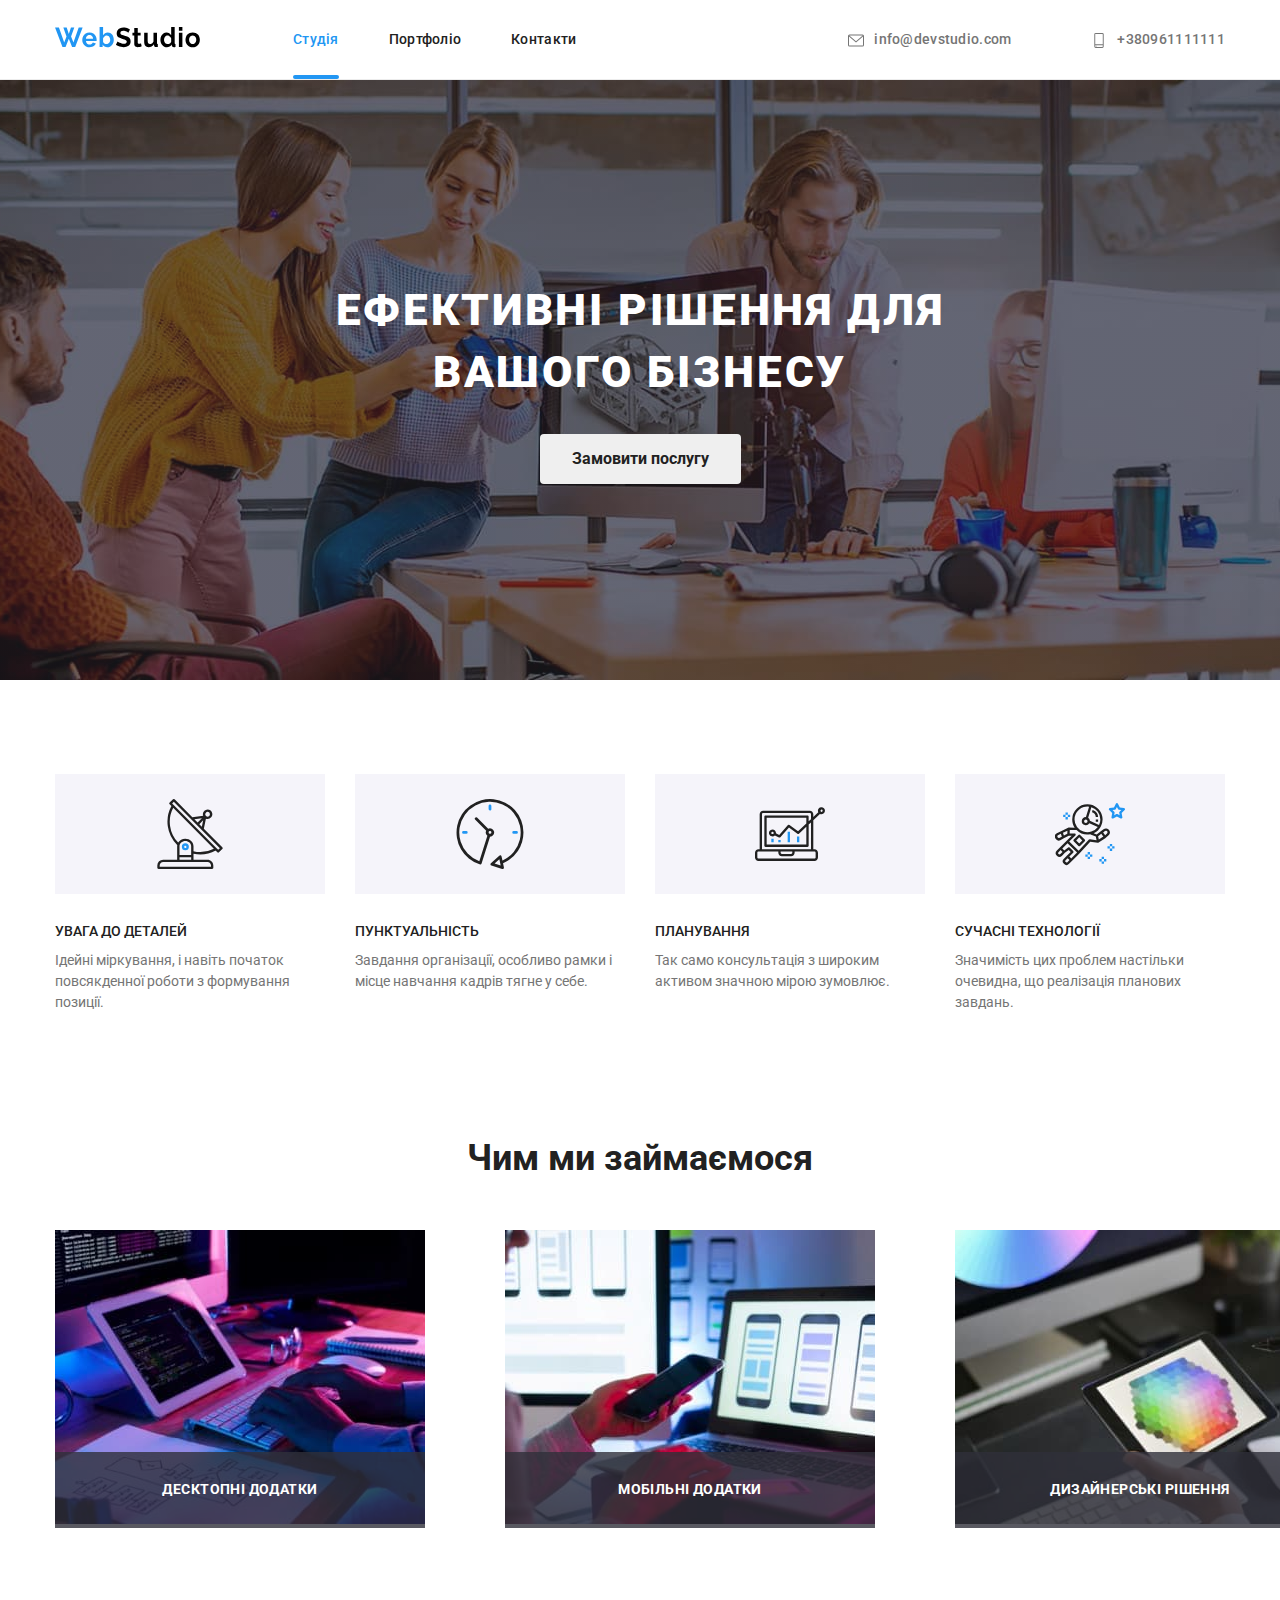
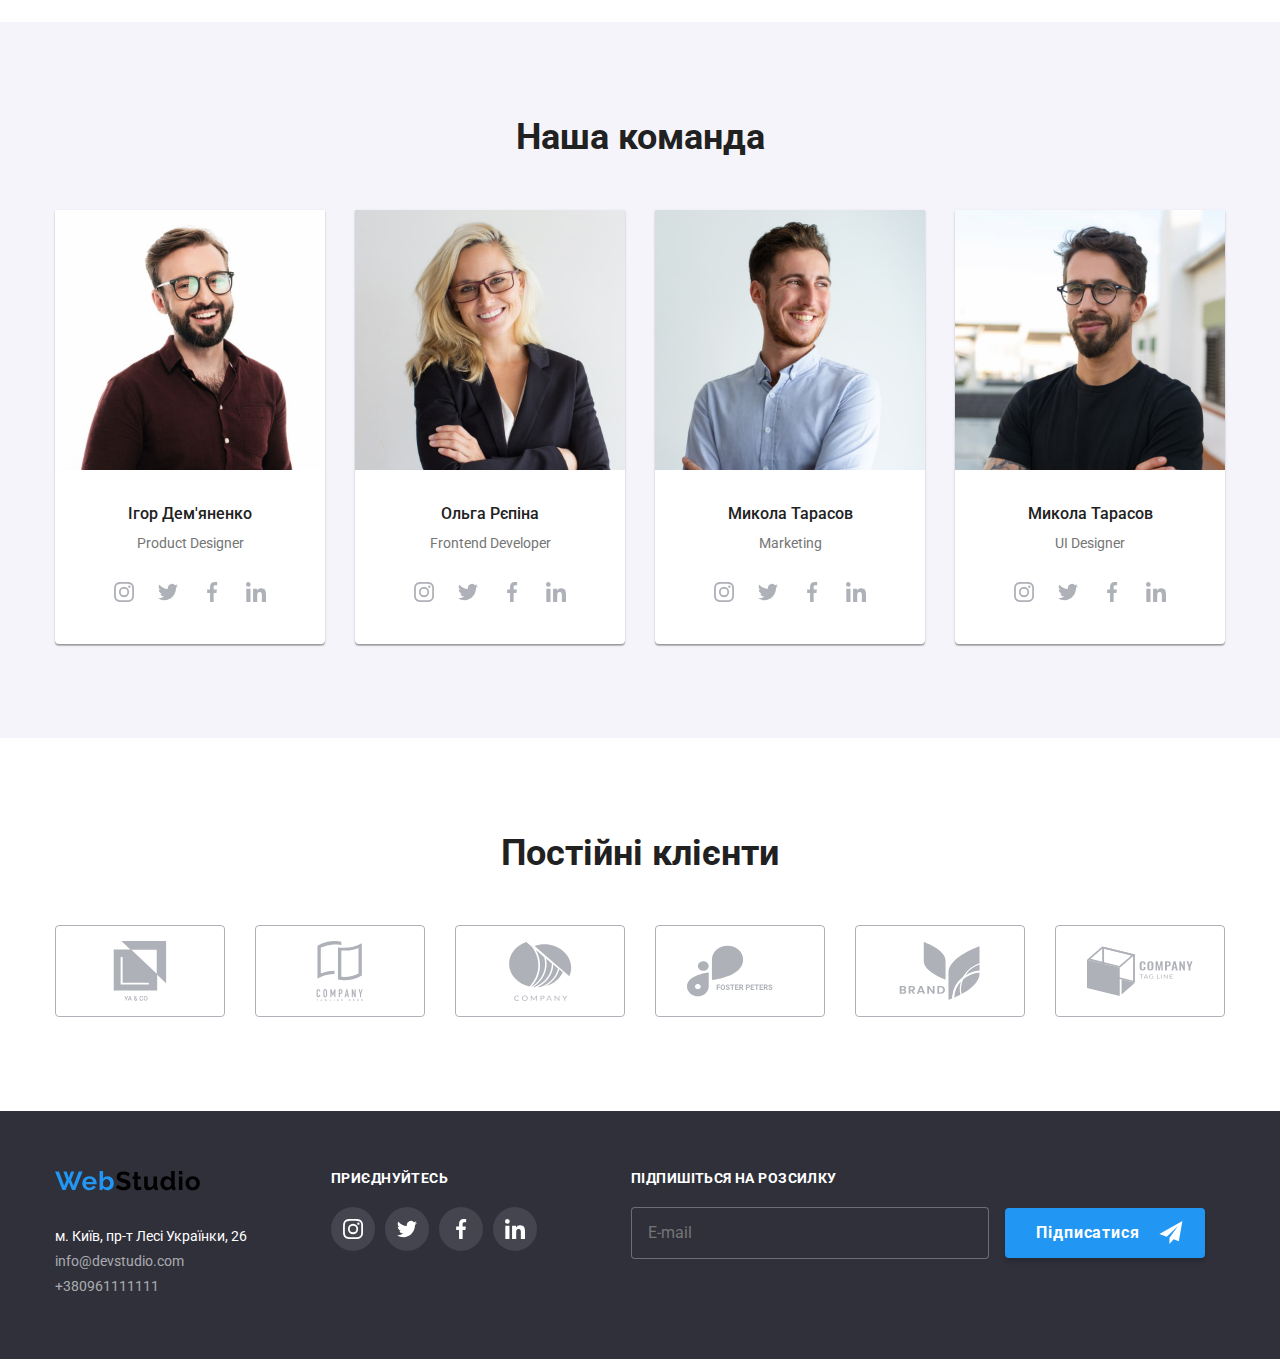
==== commit 28b2bf9b: "add patches to footer" ====
--- a/index.html
+++ b/index.html
@@ -330,7 +330,7 @@
   </main>
   <!--підвал-->
   <footer class="background-footer">
-    <div class="container-general-footer">
+    <div class="container-team container-general-footer">
       <div class="container-footer">
         <a class="link-footer-logo" href="/">
           <img class="link-footer-logo" src="./images/logo.svg" alt="логотип" width="145" /></a>
--- a/css/styles.css
+++ b/css/styles.css
@@ -600,10 +600,10 @@
 /*футер*/
 .container-general-footer {
   display: flex;
+  justify-content: space-between;
 }
 .container-footer {
   justify-content: flex-start;
-  margin-left: 215px;
 }
 .link-footer-logo {
   padding-bottom: 28px;
@@ -638,7 +638,6 @@
 }
 .social-footer {
   display: inline-block;
-  margin-left: 70px;
 }
 .social-footer p {
   color: var(--primary-white-color);
@@ -691,7 +690,7 @@
   background-color: var(--hover-color);
 }
 .subscribe {
-  margin-left: 93px;
+  margin-left: auto;
 }
 .subscribe p {
   font-weight: 700;
